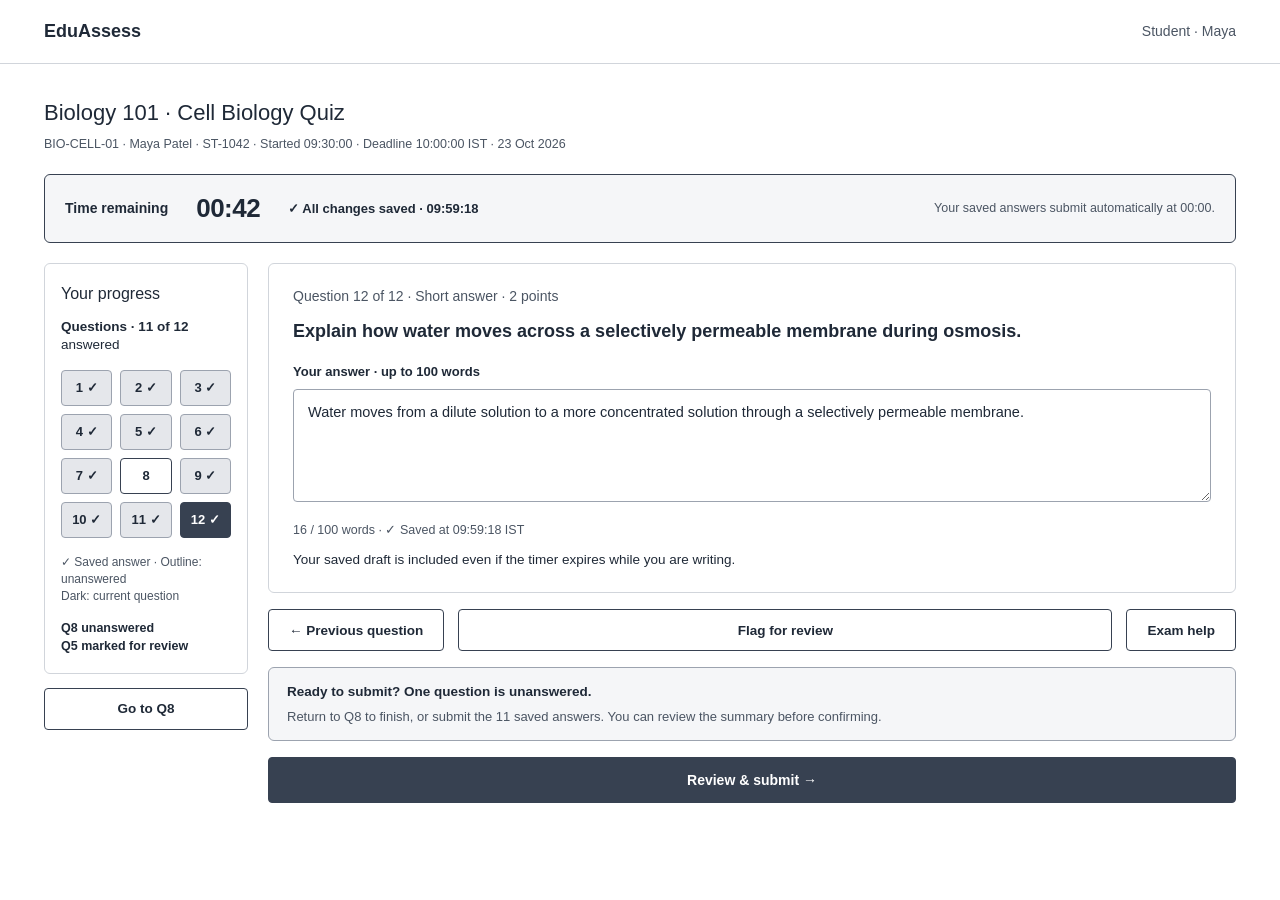
==== frontend/exam_view.html @ abdeb6db "exam view done" ====
<!DOCTYPE html>
<html lang="en">
<head>
  <meta charset="UTF-8" />
  <meta name="viewport" content="width=device-width, initial-scale=1.0" />
  <title>EduAssess — Biology 101 · Cell Biology Quiz</title>
  <link rel="stylesheet" href="./exa_view.css" />
</head>
<body>
  <div class="page-wrapper">

    <!-- Main App Header -->
    <header class="app-header">
      <div class="container header-inner">
        <a href="#" class="brand">EduAssess</a>
        <span class="user-badge">Student · Maya</span>
      </div>
    </header>

    <!-- Main Exam Content -->
    <main class="main-content">
      <div class="container">
        <!-- Exam Title & Session Metadata -->
        <section class="exam-header-meta">
          <h1>Biology 101 · Cell Biology Quiz</h1>
          <p class="session-details">
            BIO-CELL-01 · Maya Patel · ST-1042 · Started 09:30:00 · Deadline 10:00:00 IST · 23 Oct 2026
          </p>
        </section>

        <!-- Persistent Status & Countdown Bar -->
        <section class="status-bar" aria-label="Exam timer and save status">
          <div class="status-left">
            <span class="timer-label">Time remaining</span>
            <span class="timer-value" aria-live="polite">00:42</span>
            <span class="save-status" aria-live="polite">✓ All changes saved · 09:59:18</span>
          </div>
          <p class="auto-submit-note">Your saved answers submit automatically at 00:00.</p>
        </section>

        <!-- Two-Column Exam Workspace -->
        <div class="workspace-grid">
          <!-- Left Sidebar: Question Progress & Navigator -->
          <aside class="progress-sidebar" aria-label="Question navigation">
            <div class="card progress-card">
              <h2 class="sidebar-heading">Your progress</h2>
              <p class="progress-count"><strong>Questions · 11 of 12</strong><br />answered</p>

              <!-- 3x4 Question Palette Grid -->
              <nav class="question-grid" aria-label="Question palette">
                <a href="#q1" class="q-pill answered" aria-label="Question 1, answered">1 ✓</a>
                <a href="#q2" class="q-pill answered" aria-label="Question 2, answered">2 ✓</a>
                <a href="#q3" class="q-pill answered" aria-label="Question 3, answered">3 ✓</a>
                <a href="#q4" class="q-pill answered" aria-label="Question 4, answered">4 ✓</a>
                <a href="#q5" class="q-pill answered" aria-label="Question 5, answered and marked for review">5 ✓</a>
                <a href="#q6" class="q-pill answered" aria-label="Question 6, answered">6 ✓</a>
                <a href="#q7" class="q-pill answered" aria-label="Question 7, answered">7 ✓</a>
                <a href="#q8" class="q-pill unanswered" aria-label="Question 8, unanswered">8</a>
                <a href="#q9" class="q-pill answered" aria-label="Question 9, answered">9 ✓</a>
                <a href="#q10" class="q-pill answered" aria-label="Question 10, answered">10 ✓</a>
                <a href="#q11" class="q-pill answered" aria-label="Question 11, answered">11 ✓</a>
                <a href="#q12" class="q-pill current" aria-current="page" aria-label="Question 12, current question, answered">12 ✓</a>
              </nav>

              <div class="palette-legend">
                <p>✓ Saved answer · Outline: unanswered</p>
                <p>Dark: current question</p>
              </div>

              <div class="palette-alerts">
                <p><strong>Q8 unanswered</strong></p>
                <p><strong>Q5 marked for review</strong></p>
              </div>
            </div>

            <a href="#q8" class="btn btn-outline btn-full jump-btn">Go to Q8</a>
          </aside>

          <!-- Right Area: Active Question, Controls & Submit -->
          <div class="question-workspace">
            <!-- Active Question Card -->
            <section class="card question-card" aria-labelledby="question-prompt">
              <p class="question-meta">Question 12 of 12 · Short answer · 2 points</p>
              <h2 id="question-prompt" class="question-text">
                Explain how water moves across a selectively permeable membrane during osmosis.
              </h2>

              <label for="answer-input" class="answer-label">
                Your answer · up to 100 words
              </label>
              <textarea
                id="answer-input"
                name="answer-input"
                class="answer-textarea"
                rows="4"
              >Water moves from a dilute solution to a more concentrated solution through a selectively permeable membrane.</textarea>

              <p class="word-save-meta">
                16 / 100 words · ✓ Saved at 09:59:18 IST
              </p>
              <p class="draft-assurance">
                Your saved draft is included even if the timer expires while you are writing.
              </p>
            </section>

            <!-- Navigation & Utility Buttons -->
            <div class="question-controls">
              <button type="button" class="btn btn-outline">← Previous question</button>
              <button type="button" class="btn btn-outline btn-expand">Flag for review</button>
              <button type="button" class="btn btn-outline">Exam help</button>
            </div>

            <!-- Submission Warning Banner -->
            <div class="submit-notice-box" role="status">
              <p class="submit-notice-title">Ready to submit? One question is unanswered.</p>
              <p class="submit-notice-text">
                Return to Q8 to finish, or submit the 11 saved answers. You can review the summary before confirming.
              </p>
            </div>

            <!-- Primary Submit CTA -->
            <button type="button" class="btn btn-primary btn-full btn-submit">
              Review &amp; submit →
            </button>
          </div>
        </div>
      </div>
    </main>
  </div>
</body>
</html>
---- frontend/exa_view.css ----
/* Reset & Base Styles */
*,
*::before,
*::after {
  box-sizing: border-box;
  margin: 0;
  padding: 0;
}

:root {
  --bg-page: #ffffff;
  --bg-subtle: #f5f6f8;
  --bg-pill-saved: #e5e7eb;
  --border-color: #d1d5db;
  --border-dark: #374151;
  --text-primary: #1f2937;
  --text-secondary: #4b5563;
  --text-muted: #6b7280;
  --btn-dark: #374151;
  --btn-dark-hover: #1f2937;
  --focus-ring: #0369a1;
  --radius-sm: 4px;
  --radius-md: 6px;
}

body {
  font-family: -apple-system, BlinkMacSystemFont, "Segoe UI", Roboto, Helvetica, Arial, sans-serif;
  color: var(--text-primary);
  background-color: var(--bg-page);
  line-height: 1.5;
  -webkit-font-smoothing: antialiased;
}

.page-wrapper {
  min-height: 100vh;
  display: flex;
  flex-direction: column;
}

.container {
  width: 100%;
  max-width: 1240px;
  margin: 0 auto;
  padding: 0 24px;
}

/* App Header */
.app-header {
  border-bottom: 1px solid var(--border-color);
  padding: 18px 0;
  background-color: var(--bg-page);
}

.header-inner {
  display: flex;
  justify-content: space-between;
  align-items: center;
}

.brand {
  font-size: 18px;
  font-weight: 700;
  color: var(--text-primary);
  text-decoration: none;
}

.user-badge {
  font-size: 14px;
  color: var(--text-secondary);
}

/* Main Content */
.main-content {
  flex: 1;
  padding: 32px 0 56px;
}

.exam-header-meta {
  margin-bottom: 20px;
}

.exam-header-meta h1 {
  font-size: 22px;
  font-weight: 500;
  color: var(--text-primary);
  margin-bottom: 6px;
}

.session-details {
  font-size: 12.5px;
  color: var(--text-secondary);
}

/* Persistent Countdown & Auto-Save Bar */
.status-bar {
  position: sticky;
  top: 0;
  z-index: 10;
  display: flex;
  justify-content: space-between;
  align-items: center;
  flex-wrap: wrap;
  gap: 12px;
  background-color: var(--bg-subtle);
  border: 1.5px solid var(--border-dark);
  border-radius: var(--radius-md);
  padding: 14px 20px;
  margin-bottom: 20px;
}

.status-left {
  display: flex;
  align-items: center;
  gap: 28px;
  flex-wrap: wrap;
}

.timer-label {
  font-size: 14px;
  font-weight: 600;
  color: var(--text-primary);
}

.timer-value {
  font-size: 26px;
  font-weight: 700;
  font-variant-numeric: tabular-nums;
  letter-spacing: -0.02em;
  color: var(--text-primary);
}

.save-status {
  font-size: 13px;
  font-weight: 600;
  color: var(--text-primary);
}

.auto-submit-note {
  font-size: 12.5px;
  color: var(--text-secondary);
}

/* Two-Column Exam Workspace */
.workspace-grid {
  display: grid;
  grid-template-columns: 204px 1fr;
  gap: 20px;
  align-items: start;
}

.card {
  border: 1px solid var(--border-color);
  border-radius: var(--radius-md);
  background-color: var(--bg-page);
}

/* Left Sidebar: Progress & Question Palette */
.progress-card {
  padding: 18px 16px;
  margin-bottom: 14px;
}

.sidebar-heading {
  font-size: 16px;
  font-weight: 500;
  color: var(--text-primary);
  margin-bottom: 12px;
}

.progress-count {
  font-size: 13.5px;
  line-height: 1.35;
  color: var(--text-primary);
  margin-bottom: 16px;
}

.question-grid {
  display: grid;
  grid-template-columns: repeat(3, 1fr);
  gap: 8px;
  margin-bottom: 16px;
}

.q-pill {
  display: flex;
  align-items: center;
  justify-content: center;
  height: 36px;
  font-size: 13px;
  font-weight: 600;
  text-decoration: none;
  border-radius: var(--radius-sm);
  transition: opacity 0.15s ease;
}

.q-pill:hover {
  opacity: 0.85;
}

.q-pill:focus-visible {
  outline: 2px solid var(--focus-ring);
  outline-offset: 2px;
}

.q-pill.answered {
  background-color: var(--bg-pill-saved);
  border: 1px solid #9ca3af;
  color: var(--text-primary);
}

.q-pill.unanswered {
  background-color: var(--bg-page);
  border: 1.5px solid var(--border-dark);
  color: var(--text-primary);
}

.q-pill.current {
  background-color: var(--btn-dark);
  border: 1px solid var(--btn-dark);
  color: #ffffff;
}

.palette-legend {
  font-size: 12px;
  line-height: 1.4;
  color: var(--text-secondary);
  margin-bottom: 14px;
}

.palette-alerts {
  font-size: 12.5px;
  line-height: 1.45;
  color: var(--text-primary);
}

/* Right Workspace: Question Card */
.question-card {
  padding: 22px 24px;
  margin-bottom: 16px;
}

.question-meta {
  font-size: 14px;
  color: var(--text-secondary);
  margin-bottom: 12px;
}

.question-text {
  font-size: 18px;
  font-weight: 700;
  line-height: 1.4;
  color: var(--text-primary);
  margin-bottom: 18px;
}

.answer-label {
  display: block;
  font-size: 13px;
  font-weight: 700;
  color: var(--text-primary);
  margin-bottom: 8px;
}

.answer-textarea {
  width: 100%;
  min-height: 104px;
  padding: 12px 14px;
  font-family: inherit;
  font-size: 14.5px;
  line-height: 1.5;
  color: var(--text-primary);
  background-color: var(--bg-page);
  border: 1px solid #9ca3af;
  border-radius: var(--radius-sm);
  resize: vertical;
  margin-bottom: 12px;
}

.answer-textarea:focus {
  outline: 2px solid var(--focus-ring);
  outline-offset: 1px;
}

.word-save-meta {
  font-size: 12.5px;
  color: var(--text-secondary);
  margin-bottom: 10px;
}

.draft-assurance {
  font-size: 13.5px;
  color: var(--text-primary);
}

/* Buttons & Controls */
.btn {
  display: inline-flex;
  align-items: center;
  justify-content: center;
  height: 42px;
  padding: 0 20px;
  font-size: 13.5px;
  font-weight: 600;
  text-decoration: none;
  border-radius: var(--radius-sm);
  cursor: pointer;
  transition: background-color 0.15s ease;
}

.btn:focus-visible {
  outline: 2px solid var(--focus-ring);
  outline-offset: 2px;
}

.btn-full {
  width: 100%;
}

.btn-outline {
  background-color: var(--bg-page);
  color: var(--text-primary);
  border: 1px solid var(--border-dark);
}

.btn-outline:hover {
  background-color: var(--bg-subtle);
}

.btn-primary {
  background-color: var(--btn-dark);
  color: #ffffff;
  border: 1px solid var(--btn-dark);
}

.btn-primary:hover {
  background-color: var(--btn-dark-hover);
}

.question-controls {
  display: flex;
  gap: 14px;
  margin-bottom: 16px;
}

.btn-expand {
  flex: 1;
}

/* Submission Warning Box */
.submit-notice-box {
  background-color: var(--bg-subtle);
  border: 1px solid #9ca3af;
  border-radius: var(--radius-md);
  padding: 14px 18px;
  margin-bottom: 16px;
}

.submit-notice-title {
  font-size: 13.5px;
  font-weight: 700;
  color: var(--text-primary);
  margin-bottom: 4px;
}

.submit-notice-text {
  font-size: 13px;
  color: var(--text-secondary);
}

.btn-submit {
  height: 46px;
  font-size: 14px;
}

/* Responsive Breakpoints (Tablet & Phone per PRD Section 12) */
@media (max-width: 900px) {
  .workspace-grid {
    grid-template-columns: 1fr;
  }

  .question-grid {
    grid-template-columns: repeat(6, 1fr);
  }
}

@media (max-width: 600px) {
  .container {
    padding: 0 16px;
  }

  .status-left {
    gap: 14px;
  }

  .question-grid {
    grid-template-columns: repeat(4, 1fr);
  }

  .question-controls {
    flex-direction: column;
  }
}
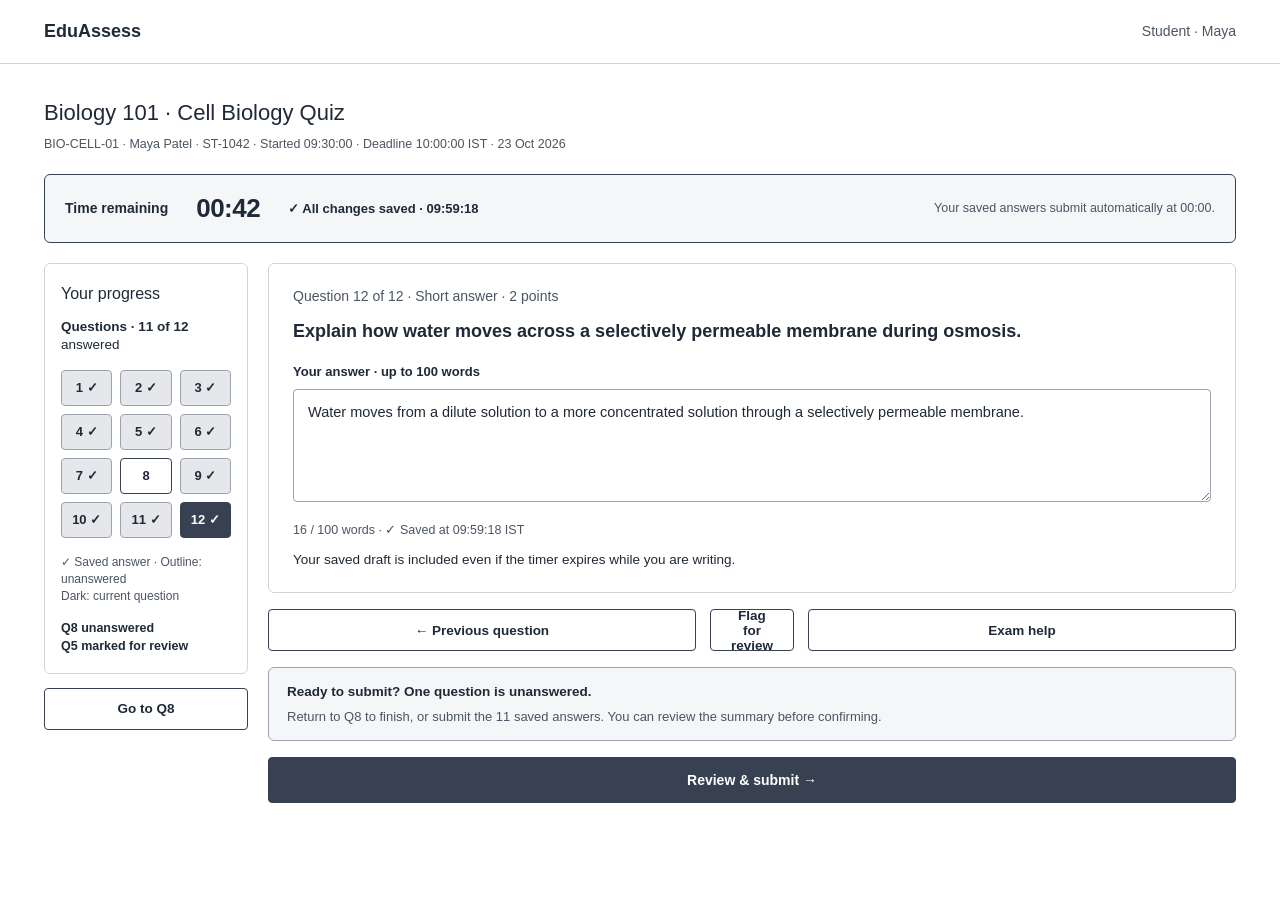
==== commit abf7943d: "exam view modified" ====
--- a/frontend/exam_view.html
+++ b/frontend/exam_view.html
@@ -8,7 +8,17 @@
 </head>
 <body>
   <div class="page-wrapper">
-
+    <div class="tab">
+        <div class="warn-head">
+            <h2>Your exam is still running. Stay on this tab to continue.</h2>
+            <p class="cross">X</p>
+        </div>
+        <div class="warn-body">
+            <p class="warn-txt">You were away for 12 seconds. This event is visible to your teacher in the audit log. Your timer did not pause.</p>
+            <button class="btn-primary btn-submit">Resume Exam</button>
+        </div>
+            
+    </div>
     <!-- Main App Header -->
     <header class="app-header">
       <div class="container header-inner">
--- a/frontend/exa_view.css
+++ b/frontend/exa_view.css
@@ -372,6 +372,48 @@
   font-size: 14px;
 }
 
+.tab {
+    display: flex;
+    align-items: center;
+    justify-content: center;
+    flex-direction: column;
+    position:fixed; 
+    top: 50%;
+    left: 50%;
+    transform: translate(-50%, -50%);
+    border: 1px solid #374151;
+    padding: 30px 30px;
+    background-color: #9ca3af;
+    width: 30vw;
+    display: none; 
+    border-radius: 4px;
+    z-index: 100000;
+}
+.main-content {
+    filter: blur(0px);
+}
+.warn-head{
+    display: flex;
+    justify-content: space-between;
+    align-items: space-between;
+    margin-bottom: 5px;
+}
+.warn-body {
+    padding: 15px;
+    display: grid;
+    place-items: center;
+    background-color: #d1d5db;
+    border-radius: 8px;
+    border: 1px solid #f5f6f8;
+}
+.tab, button {
+    width: 50%;
+}
+.warn-txt {
+    margin-bottom: 20px;
+}
+.cross {
+}
 /* Responsive Breakpoints (Tablet & Phone per PRD Section 12) */
 @media (max-width: 900px) {
   .workspace-grid {
